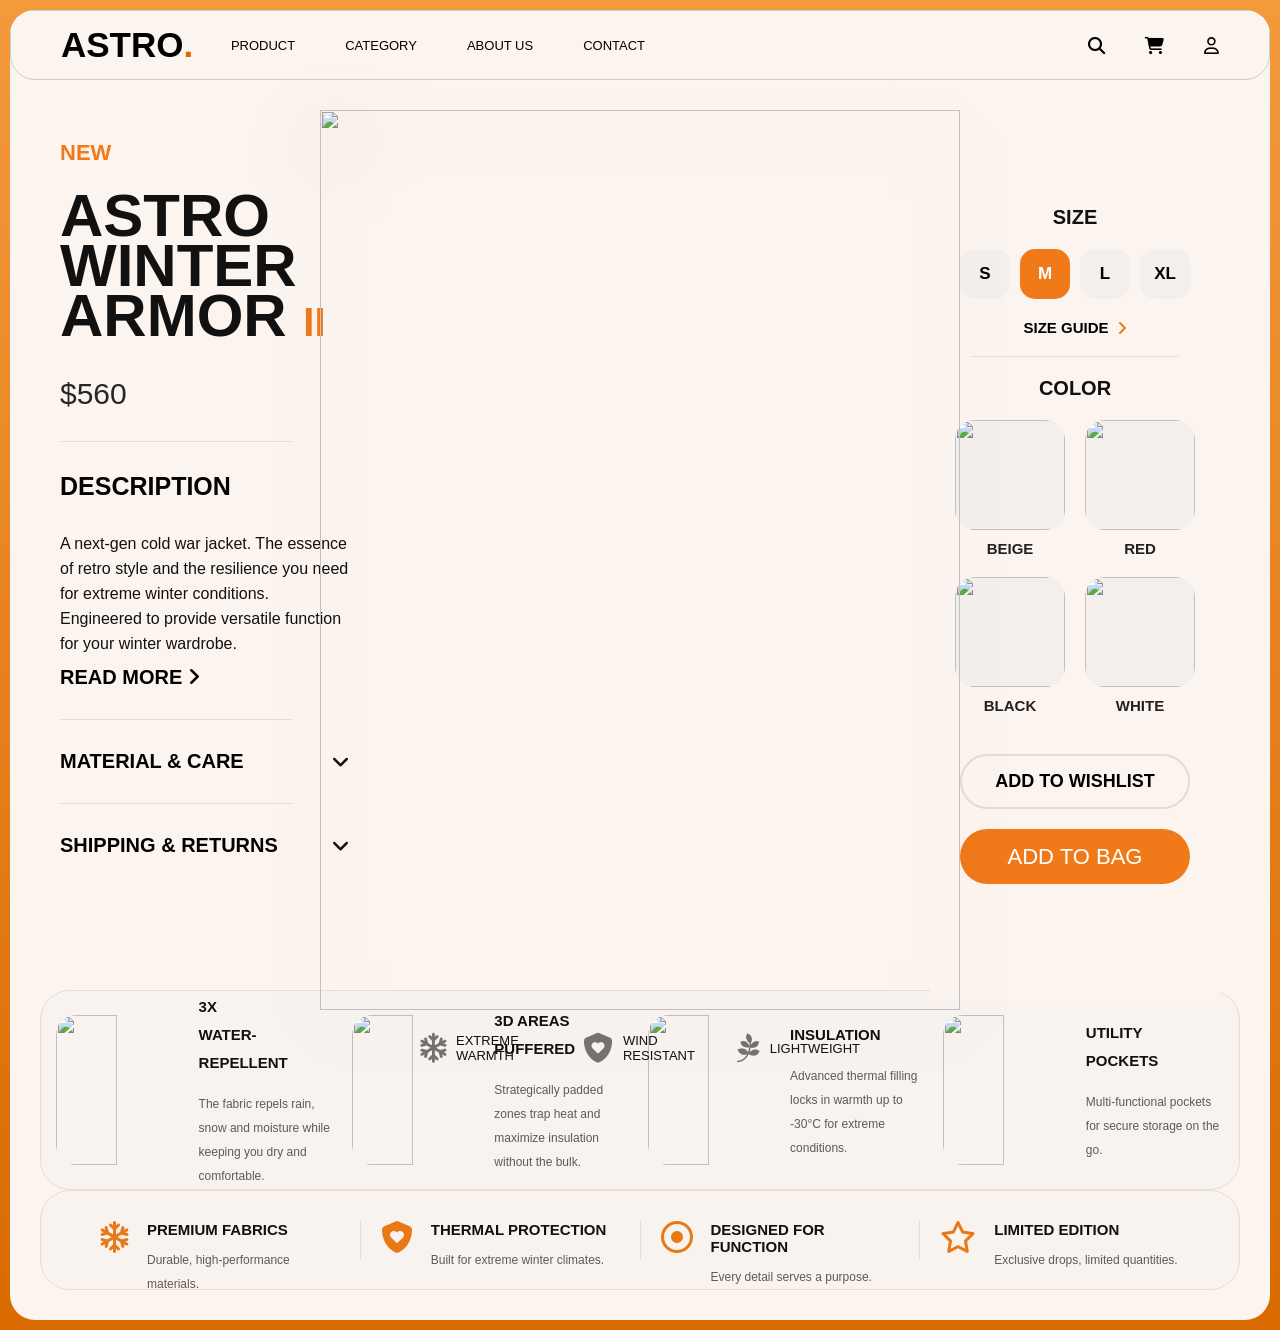
==== ass-2/Hard/index.html @ fb7d5582 "Rename Index.html to index.html" ====
<!DOCTYPE html>
<html lang="en">
<head>
    <meta charset="UTF-8">
    <meta name="viewport" content="width=device-width, initial-scale=1.0">
    <title>Ass-2-Anmol-patwa</title>
    <link rel="stylesheet" href="styles.css">
    <link rel="stylesheet"
href="https://cdnjs.cloudflare.com/ajax/libs/font-awesome/6.5.1/css/all.min.css">
</head>
<body>
    <div class="contaier">
        <nav class="navbar">
            <div id="logo">ASTRO<span>.</span></div>
            <div class="nav-links">
                <a href="#">PRODUCT</a>
                <a href="#">CATEGORY</a>
                <a href="#">ABOUT US</a>
                <a href="#">CONTACT</a>
            </div>
            <div id="nav-right">
                <i class="fa-solid fa-magnifying-glass"></i>
                <i class="fa-solid fa-cart-shopping"></i>
                <i class="fa-regular fa-user"></i>
            </div>
        </nav>
        <div class="center">
            <div id="left-cen">
                <h4>NEW</h4>

                <h1>ASTRO <br>
                     WINTER <br>
                      ARMOR <span>II</span>
                </h1>

                <h2>$560</h2>
                <hr>
                <div class="description">
                    <h3>DESCRIPTION</h3>

                    <p>
                        A next-gen cold war jacket. The essence of retro style
                        and the resilience you need for extreme winter conditions.
                        Engineered to provide versatile function for your winter
                        wardrobe.
                    </p>

                    <a href="#">
                        READ MORE 
                        <i class="fa-solid fa-angle-right"></i>
                    </a>
                </div>
                <hr>
                <div class="dropdown">
                    <h3>MATERIAL & CARE</h3>
                    <i class="fa-solid fa-angle-down"></i>
                </div>
                <hr>
                <div class="dropdown">
                    <h3>SHIPPING & RETURNS</h3>
                    <i class="fa-solid fa-angle-down"></i>
                </div>
            </div>
            <div id="cen">
                
                <img src="https://cdn.discordapp.com/attachments/1503075907273883879/1503077576128598307/Hero-img.png?ex=6a020993&is=6a00b813&hm=2ddd4bb8785e1996e2bc86e4b250ffb2a28dd1eb4e558ba75e60ad192ca494de&" alt="">
                <div class="features">

                    <div class="feature">
                        <i class="fa-regular fa-snowflake"></i>
                        <p>EXTREME WARMTH</p>
                    </div>

                    <div class="feature">
                        <i class="fa-solid fa-shield-heart"></i>
                        <p>WIND RESISTANT</p>
                    </div>

                    <div class="feature">
                        <i class="fa-brands fa-pagelines"></i>
                        <p>LIGHTWEIGHT</p>
                    </div>

                </div>
            
            </div>

            <div class="right-cen">
                <h3>SIZE</h3>
                <div class="size-options">
                    <button>S</button>
                    <button>M</button>
                    <button>L</button>
                    <button>XL</button>
                </div>
                <h4>SIZE GUIDE 
                    <i class="fa-solid fa-angle-right"></i>
                </h4>
                <hr>

                <h3>COLOR</h3>
                <div class="colors">

                    <div class="color-box">
                        <button class="img-btn active">
                            <img src="https://media.discordapp.net/attachments/1503075907273883879/1503077576128598307/Hero-img.png?ex=6a020993&is=6a00b813&hm=2ddd4bb8785e1996e2bc86e4b250ffb2a28dd1eb4e558ba75e60ad192ca494de&=&format=webp&quality=lossless&width=1242&height=1242" alt="">
                        </button>
                        <p>BEIGE</p>
                    </div>

                    <div class="color-box">
                        <button class="img-btn">
                            <img src="https://media.discordapp.net/attachments/1503075907273883879/1503077576904675461/red_only_jacket.png?ex=6a020994&is=6a00b814&hm=19e826c81ee6e8345852cf85ca4eaa1590e2a9aaa7c80899ee11b5226e3753a8&=&format=webp&quality=lossless&width=940&height=1242" alt="">
                        </button>
                        <p>RED</p>
                    </div>

                </div>
                <div class="colors">

                    <div class="color-box">
                        <button class="img-btn active">
                            <img src="https://media.discordapp.net/attachments/1503075907273883879/1503077578536390777/black_only_jacket.png?ex=6a020994&is=6a00b814&hm=a089940135e3b125d3564e2eec55286d807451d4b6cc3b2e95c0679144de7034&=&format=webp&quality=lossless&width=940&height=1242" alt="">
                        </button>
                        <p>BLACK</p>
                    </div>

                    <div class="color-box">
                        <button class="img-btn">
                            <img src="https://media.discordapp.net/attachments/1503077220111876308/1503078281350479973/img_white-removebg.png?ex=6a020a3c&is=6a00b8bc&hm=a19edb3fb074eec75243e858c57a1fd4b0079a12a533a6e9eb0e71948f45b310&=&format=webp&quality=lossless&width=1000&height=1000" alt="">
                        </button>
                        <p>WHITE</p>
                    </div>

                </div>
                <div id="rig-cen-but">
                    <button id="wishlist-btn">ADD TO WISHLIST</button>
                    <button id="bag-btn">ADD TO BAG</button>
                </div>
            </div>

        </div>
        <div id="footer">
            <div id="upper">

                <div class="footer-card">
                    <img src="https://media.discordapp.net/attachments/1503077220111876308/1503078281627566281/Screenshot_2026-05-10_214425.png?ex=6a020a3c&is=6a00b8bc&hm=ed1e8121f2b8a04f57753b9fa92f0ac4559f9e90cd61951e3ffba4c28ccfd810&=&format=webp&quality=lossless&width=744&height=1130" alt="">

                    <div class="card-content">
                        <h3>3X <br> WATER-REPELLENT</h3>

                        <p>
                            The fabric repels rain, snow and moisture
                            while keeping you dry and comfortable.
                        </p>
                    </div>
                </div>


                <div class="footer-card">
                    <img src="https://media.discordapp.net/attachments/1503077220111876308/1503078281921036428/Screenshot_2026-05-10_214432.png?ex=6a020a3c&is=6a00b8bc&hm=261146b2d122b02c2a6372e519e7b8d6b0fbe9e45aaa2be10a69f4bcc188c33e&=&format=webp&quality=lossless&width=728&height=1146" alt="">

                    <div class="card-content">
                        <h3>3D AREAS <br> PUFFERED</h3>
                        <p>
                            Strategically padded zones trap heat and
                            maximize insulation without the bulk.
                        </p>
                    </div>
                </div>


                <div class="footer-card">
                    <img src="https://media.discordapp.net/attachments/1503077220111876308/1503078282197729321/Screenshot_2026-05-10_214442.png?ex=6a020a3c&is=6a00b8bc&hm=504a7cd87e3eec30c7809a13459d83cd403844017df0f9599607e44065ef3c22&=&format=webp&quality=lossless&width=730&height=1158" alt="">

                    <div class="card-content">
                         <h3>INSULATION</h3>

                        <p>
                            Advanced thermal filling locks in warmth
                            up to -30°C for extreme conditions.
                        </p>
                    </div>
                </div>


                <div class="footer-card">
                    <img src="https://media.discordapp.net/attachments/1503077220111876308/1503078282562895872/Screenshot_2026-05-10_214456.png?ex=6a020a3c&is=6a00b8bc&hm=ccacbc718b64ae8147fe0c578d5f2c422e04493d673a138c598504a50b0aaa45&=&format=webp&quality=lossless&width=732&height=1152" alt="">

                    <div class="card-content">
                        <h3>UTILITY <br> POCKETS</h3>

                        <p>
                            Multi-functional pockets for secure
                            storage on the go.
                        </p>
                    </div>
                </div>

            </div>

             <div id="down">

        <div class="down-card">
            <i class="fa-regular fa-snowflake"></i>

            <div>
                <h4>PREMIUM FABRICS</h4>
                <p>Durable, high-performance materials.</p>
            </div>
        </div>


        <div class="down-card">
            <i class="fa-solid fa-shield-heart"></i>

            <div>
                <h4>THERMAL PROTECTION</h4>
                <p>Built for extreme winter climates.</p>
            </div>
        </div>


        <div class="down-card">
            <i class="fa-regular fa-circle-dot"></i>

            <div>
                <h4>DESIGNED FOR FUNCTION</h4>
                <p>Every detail serves a purpose.</p>
            </div>
        </div>


        <div class="down-card">
            <i class="fa-regular fa-star"></i>

            <div>
                <h4>LIMITED EDITION</h4>
                <p>Exclusive drops, limited quantities.</p>
            </div>
        </div>

            </div>
        </div>
    </div>

    
</body>
</html>
---- ass-2/Hard/styles.css ----
*{
    margin: 0;
    padding: 0;
    box-sizing: border-box;
}

html,
body{
    width: 100%;
    min-height: 100%;
    background: linear-gradient(to bottom, #F39A3D, #D96A00);
    padding: 5px;
    font-family: 'Inter', sans-serif;
}
.contaier{
    height: 100%;
    width: 100%;
    background-color: #FCF4EE;
    border-radius: 25px;
    overflow: hidden;

}
.navbar{
    width: 100%;
    height: 70px;

    display: flex;
    justify-content: space-between;
    align-items: center;

    border-radius: 0 0 25px 25px;
    background-color: #FCF4EE;
    padding: 0 50px;
    border: 1px solid #ccc;
}
#logo{
    font-size: 35px;
    font-weight: 700;
}
#logo span{
    font-size: 35px;
    color: #D96A00;
}
.nav-links {
    display: flex;
    gap: 50px;
    margin-right: 35%;
}
.nav-links a{
    text-decoration: none;
    font-size: 13px;
    color: black;
    font-weight: 500;
    transition: 0.3s ease;
}
.nav-links a:hover{
    color: #f76700;

}
#nav-right{
    display: flex;
    gap: 40px;
}
#nav-right i{
    font-size: 17px;
    color: black;
    cursor: pointer;
    transition: 0.3s ease;
}
#nav-right i:hover{
    color: #f76700;
}

.center{
    width: 100%;
    height: 100%;
    display: flex;
    justify-content: space-between;
    align-items: stretch;
    padding: 10px 50px;

}
#left-cen{
    height: 100%;
    width: 25%;
    font-family: 'Inter', sans-serif;
    overflow: hidden;
    padding-top: 50px;

}

#left-cen h4{
    color: #F07A1A;
    font-size: 22px;
    font-weight: 700;
    margin-bottom: 25px;
}
#left-cen h1{
    font-size: 60px;
    line-height: 90px;
    font-weight: 800;
    color: #111;
    line-height: 50px;
}
#left-cen h1 span{
    font-size: 40px;
    color: #F07A1A;
}
#left-cen h2{
    font-size: 30px;
    font-weight: 400;
    margin-top: 30px;
    margin-bottom: 30px;
    color: #282727;
}
#left-cen hr{
    border: none;
    height: 1px;
    width: 80%;
    background-color: #ddd;
    margin: 30px 0;
}
.description{
    display: flex;
    flex-direction: column;
    gap: 10px;
}
.description h3{
    font-size: 25px;
    color: #040404;
    font-weight: 700;
    margin-bottom: 20px;
}

.description p{
    font-size: 16px;
    color: #111;
    line-height: 25px;


}
.description a{
    font-size: 20px;
    text-decoration: none;
    color: black;
    font-weight: 700;
    transition: 0.3s ease;
}
.description a:hover{
    color: #f76700;
}
.description a i{
    font-size: 20px;
}
.dropdown{
    display: flex;
    justify-content: space-between;
    align-items: center;
}
.dropdown h3{
    font-size: 20px;
    color: #020202;
    font-weight: 700;
}
.dropdown i{
    font-size: 20px;
    color: #111;
    cursor: pointer;
    transition: 0.3s ease;
}

#cen{
    position: absolute;
    height: 100%;
    width: 50%;
    justify-content: center;
    align-items: center;
    top: 60%;
    left: 50%;
    transform: translate(-50%, -50%);
}
#cen img{
    margin-top: 20px;
    width: 100%;
    height: 100%;
    filter: drop-shadow(0px 20px 40px rgba(0,0,0,0.45));
}
.features{
    margin-top: 3%;
    display: flex;
    justify-content: space-between;
    gap: 20px;
    padding: 0 100px;
}

.feature{
    display: flex;
    align-items: center;
    gap: 10px;
}
.feature i{
    font-size: 30px;
    color: #777171;
}
.feature p{
    font-size: 13px;
    color: #111;
    font-weight: 300;
}

.right-cen{
    width: 25%;
    padding: 10% 30px;
    display: flex;
    flex-direction: column;
    align-items: center;
    background-color: #FCF4EE;
    font-family: 'Inter', sans-serif;
}

.right-cen h3{
    font-size: 20px;
    font-weight: 700;
    color: #111;
    margin-bottom: 20px;
}

.size-options{
    display: flex;
    gap: 10px;
    margin-bottom: 20px;
}

.size-options button{
    width: 50px;
    height: 50px;
    border: none;
    border-radius: 15px;
    background-color: #f2efec;
    font-size: 17px;
    font-weight: 600;
    cursor: pointer;
    transition: 0.3s;
}

.size-options button:nth-child(2){
    background-color: #F07A1A;
    color: white;
}

.right-cen h4{
    display: flex;
    align-items: center;
    gap: 8px;
    font-size: 15px;
    font-weight: 700;
    margin-bottom: 20px;
    cursor: pointer;
}

.right-cen h4 i{
    color: #F07A1A;
    font-size: 16px;
}

.right-cen hr{
    width: 90%;
    border: none;
    height: 1px;
    background-color: #ddd;
    margin-bottom: 20px;
}

.colors{
    display: flex;
    gap: 20px;
    margin-bottom: 20px;
}

.color-box{
    display: flex;
    flex-direction: column;
    align-items: center;
    gap: 10px;
}

.img-btn{
    width: 110px;
    height: 110px;
    border: none;
    border-radius: 20px;
    background-color: #f2efec;
    overflow: hidden;
    cursor: pointer;
}

.img-btn img{
    width: 100%;
    height: 100%;
    object-fit: cover;
}

.color-box p{
    font-size: 15px;
    font-weight: 600;
    color: #222;
}

#rig-cen-but{
    width: 100%;
    margin-top: 20px;

    display: flex;
    flex-direction: column;
    gap: 20px;
}

#wishlist-btn{
    width: 100%;
    height: 55px;
    border-radius: 40px;
    border: 2px solid #ddd;
    background-color: transparent;

    font-size: 18px;
    font-weight: 600;
    cursor: pointer;
    transition: 0.3s;
}

#wishlist-btn:hover{
    border-color: #F07A1A;
    color: #F07A1A;
}

#bag-btn{
    width: 100%;
    height: 55px;
    border: none;
    border-radius: 45px;
    background-color: #F07A1A;
    color: white;

    font-size: 22px;
    font-weight: 500;
    cursor: pointer;
    transition: 0.3s;
}

#bag-btn:hover{
    background-color: #d96700;
}
/* SIZE BUTTON HOVER */
.size-options button:hover{
    border: 2px solid #F07A1A;
    background-color: white;
    color: #F07A1A;
}
/* COLOR BUTTON HOVER */
.img-btn:hover{
    border: 2px solid #F07A1A;
}

#footer{
    width: 100%;
    padding: 30px;
    margin-top: -50px;
}
#upper{
    width: 100%;
    height: 200px;
    background-color: #F8F3EE;

    border: 1px solid #E7DDD3;
    border-radius: 30px;

    display: flex;
    justify-content: space-between;
    gap: 15px;

    padding: 15px;
}
.footer-card{
    flex: 1;

    display: flex;
    align-items: center;
    gap: 15px;

}
.footer-card img{
    width: 48%;
    height: 150px;

    object-fit: cover;
    border-radius: 20px;
}

.card-content{
    width: 52%;
}

.card-content h3{
    font-size: 15px;
    line-height: 28px;
    color: #111;
    margin-bottom: 15px;
    text-align: left
}

.card-content p{
    font-size: 12px;
    line-height: 24px;
    color: #5e5a57;
}


#down{    
    width: 100%;
    height: 100px;        
    background-color: #F8F3EE;    
    border: 1px solid #E7DDD3;    
    border-radius: 30px;    
    display: flex;    
    justify-content: space-between;    
    padding: 30px 40px;
}
.down-card{
    flex: 1;    
    display: flex;    
    align-items: flex-start;    
    gap: 18px;    padding: 0 20px;
}
.down-card:not(:last-child){ 
    border-right: 1px solid #E7DDD3;
}
.down-card i{ 
    font-size: 32px;
    color: #E97817;
}
.down-card h4{
    font-size: 15px;    
    color: #111;    
    margin-bottom: 10px;
}
.down-card p{
    font-size: 12px;    
    color: #5e5a57;    
    line-height: 24px;
}
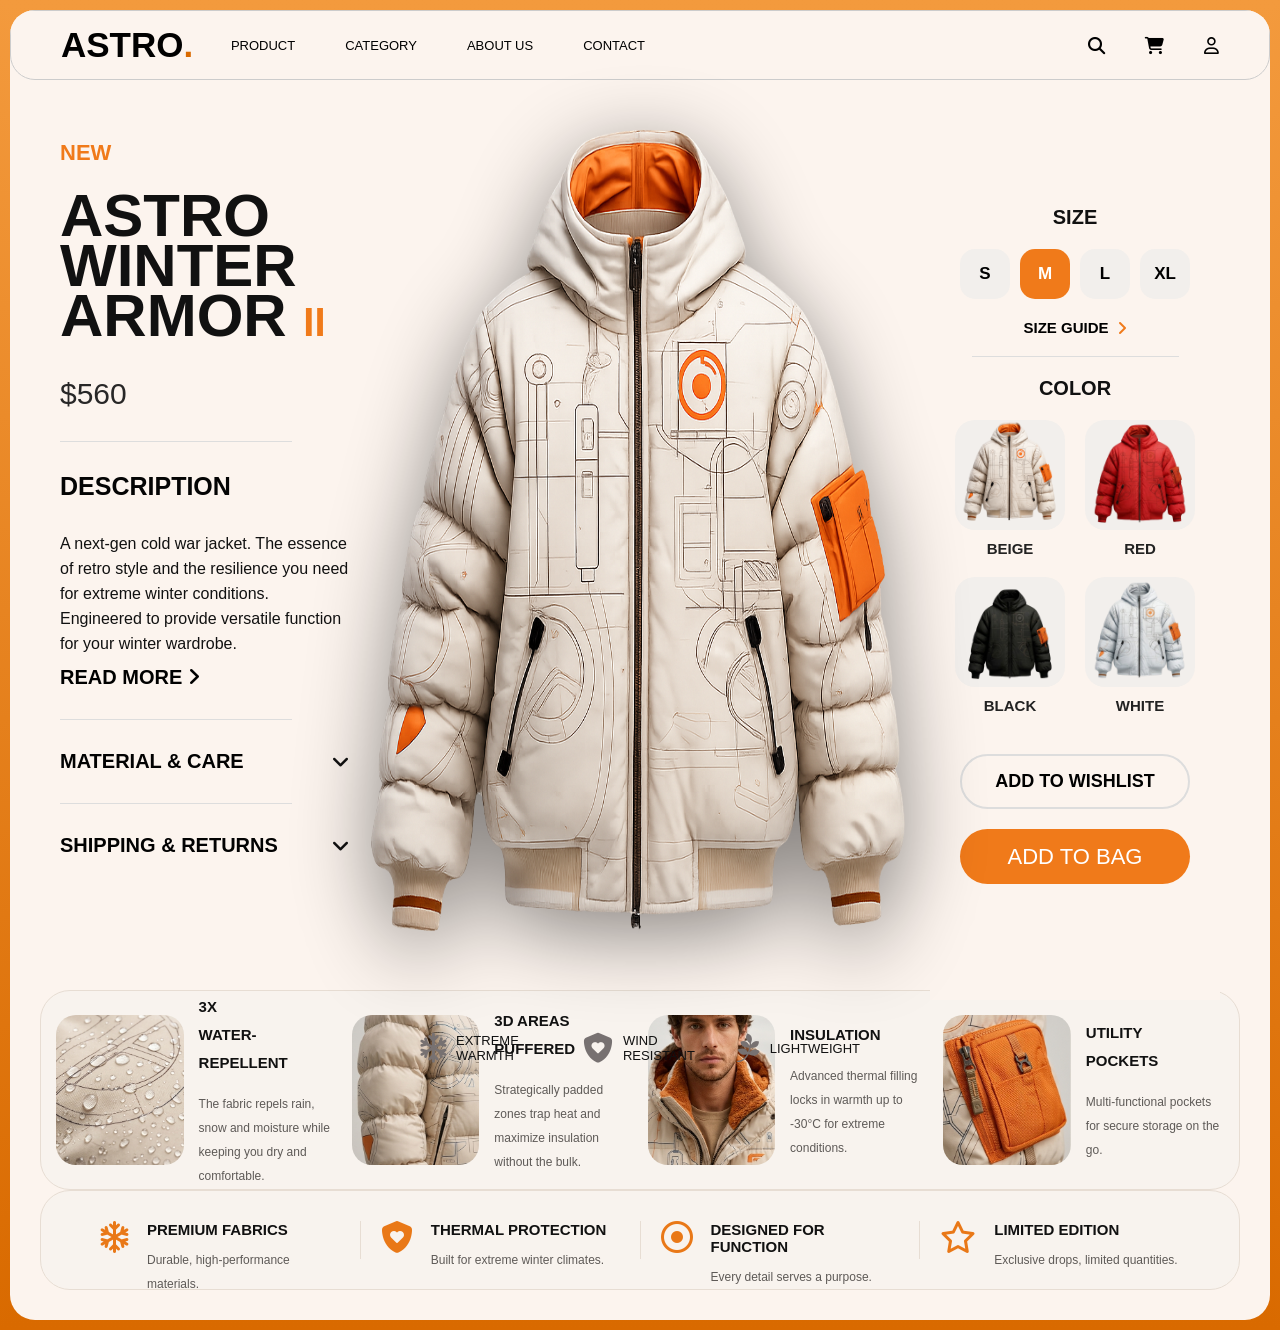
==== commit 883853b8: "Updated old repo with new project code" ====
--- a/ass-2/Hard/index.html
+++ b/ass-2/Hard/index.html
@@ -63,7 +63,7 @@
             </div>
             <div id="cen">
                 
-                <img src="https://cdn.discordapp.com/attachments/1503075907273883879/1503077576128598307/Hero-img.png?ex=6a020993&is=6a00b813&hm=2ddd4bb8785e1996e2bc86e4b250ffb2a28dd1eb4e558ba75e60ad192ca494de&" alt="">
+                <img src="ASSTES/image.png" alt="">
                 <div class="features">
 
                     <div class="feature">
@@ -103,14 +103,14 @@
 
                     <div class="color-box">
                         <button class="img-btn active">
-                            <img src="https://media.discordapp.net/attachments/1503075907273883879/1503077576128598307/Hero-img.png?ex=6a020993&is=6a00b813&hm=2ddd4bb8785e1996e2bc86e4b250ffb2a28dd1eb4e558ba75e60ad192ca494de&=&format=webp&quality=lossless&width=1242&height=1242" alt="">
+                            <img src="ASSTES/image.png" alt="">
                         </button>
                         <p>BEIGE</p>
                     </div>
 
                     <div class="color-box">
                         <button class="img-btn">
-                            <img src="https://media.discordapp.net/attachments/1503075907273883879/1503077576904675461/red_only_jacket.png?ex=6a020994&is=6a00b814&hm=19e826c81ee6e8345852cf85ca4eaa1590e2a9aaa7c80899ee11b5226e3753a8&=&format=webp&quality=lossless&width=940&height=1242" alt="">
+                            <img src="ASSTES/red.png" alt="">
                         </button>
                         <p>RED</p>
                     </div>
@@ -120,14 +120,14 @@
 
                     <div class="color-box">
                         <button class="img-btn active">
-                            <img src="https://media.discordapp.net/attachments/1503075907273883879/1503077578536390777/black_only_jacket.png?ex=6a020994&is=6a00b814&hm=a089940135e3b125d3564e2eec55286d807451d4b6cc3b2e95c0679144de7034&=&format=webp&quality=lossless&width=940&height=1242" alt="">
+                            <img src="ASSTES/black.png" alt="">
                         </button>
                         <p>BLACK</p>
                     </div>
 
                     <div class="color-box">
                         <button class="img-btn">
-                            <img src="https://media.discordapp.net/attachments/1503077220111876308/1503078281350479973/img_white-removebg.png?ex=6a020a3c&is=6a00b8bc&hm=a19edb3fb074eec75243e858c57a1fd4b0079a12a533a6e9eb0e71948f45b310&=&format=webp&quality=lossless&width=1000&height=1000" alt="">
+                            <img src="ASSTES/white.png" alt="">
                         </button>
                         <p>WHITE</p>
                     </div>
@@ -144,7 +144,7 @@
             <div id="upper">
 
                 <div class="footer-card">
-                    <img src="https://media.discordapp.net/attachments/1503077220111876308/1503078281627566281/Screenshot_2026-05-10_214425.png?ex=6a020a3c&is=6a00b8bc&hm=ed1e8121f2b8a04f57753b9fa92f0ac4559f9e90cd61951e3ffba4c28ccfd810&=&format=webp&quality=lossless&width=744&height=1130" alt="">
+                    <img src="ASSTES/2.png" alt="">
 
                     <div class="card-content">
                         <h3>3X <br> WATER-REPELLENT</h3>
@@ -158,7 +158,7 @@
 
 
                 <div class="footer-card">
-                    <img src="https://media.discordapp.net/attachments/1503077220111876308/1503078281921036428/Screenshot_2026-05-10_214432.png?ex=6a020a3c&is=6a00b8bc&hm=261146b2d122b02c2a6372e519e7b8d6b0fbe9e45aaa2be10a69f4bcc188c33e&=&format=webp&quality=lossless&width=728&height=1146" alt="">
+                    <img src="ASSTES/1.png" alt="">
 
                     <div class="card-content">
                         <h3>3D AREAS <br> PUFFERED</h3>
@@ -171,7 +171,7 @@
 
 
                 <div class="footer-card">
-                    <img src="https://media.discordapp.net/attachments/1503077220111876308/1503078282197729321/Screenshot_2026-05-10_214442.png?ex=6a020a3c&is=6a00b8bc&hm=504a7cd87e3eec30c7809a13459d83cd403844017df0f9599607e44065ef3c22&=&format=webp&quality=lossless&width=730&height=1158" alt="">
+                    <img src="ASSTES/3.png" alt="">
 
                     <div class="card-content">
                          <h3>INSULATION</h3>
@@ -185,7 +185,7 @@
 
 
                 <div class="footer-card">
-                    <img src="https://media.discordapp.net/attachments/1503077220111876308/1503078282562895872/Screenshot_2026-05-10_214456.png?ex=6a020a3c&is=6a00b8bc&hm=ccacbc718b64ae8147fe0c578d5f2c422e04493d673a138c598504a50b0aaa45&=&format=webp&quality=lossless&width=732&height=1152" alt="">
+                    <img src="ASSTES/4.png" alt="">
 
                     <div class="card-content">
                         <h3>UTILITY <br> POCKETS</h3>
